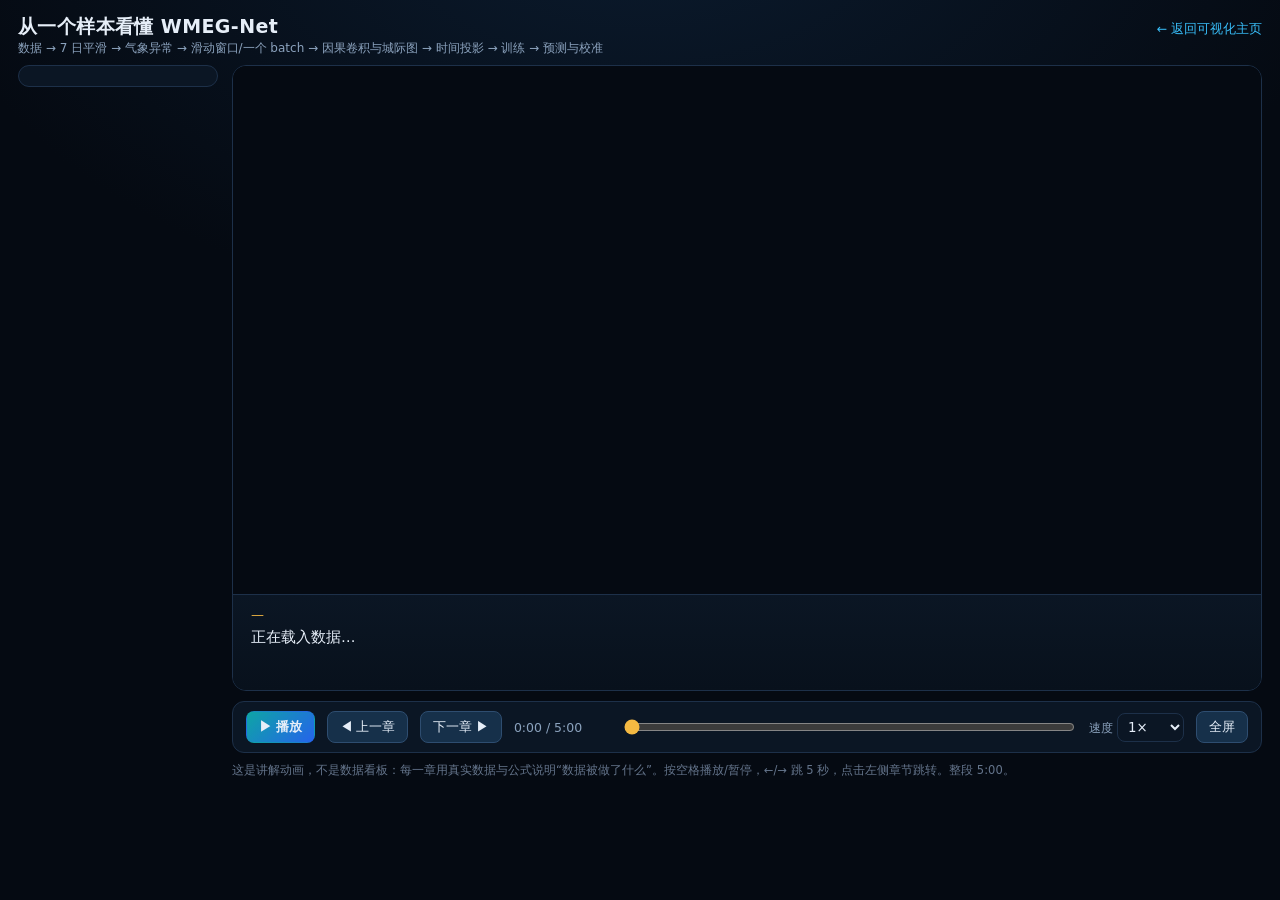
==== explain.html @ b2cfc1b3 "add explain.html" ====
<!DOCTYPE html>
<html lang="zh-CN">
<head>
<meta charset="utf-8"/>
<meta name="viewport" content="width=device-width, initial-scale=1"/>
<title>从一个样本看懂 WMEG-Net：数据 · 公式 · 学习</title>
<style>
  :root{--bg:#050a12;--panel:#0b1624;--line:#1d3049;--txt:#e6eef8;--muted:#8ba2bd;--gold:#f4b942;--cyan:#38bdf8;--red:#ff6b6b}
  *{box-sizing:border-box}
  html,body{margin:0;height:100%;background:radial-gradient(1200px 700px at 50% -10%,#0b1b2e 0%,var(--bg) 60%);color:var(--txt);font-family:"Segoe UI","Microsoft YaHei",system-ui,sans-serif}
  #app{max-width:1520px;margin:0 auto;padding:14px 18px 18px;min-height:100%}
  .top{display:flex;justify-content:space-between;align-items:baseline;gap:14px;flex-wrap:wrap;margin-bottom:8px}
  .top h1{font-size:19px;margin:0;letter-spacing:.4px}
  .top .sub{color:var(--muted);font-size:12px}
  .top a{color:var(--cyan);text-decoration:none;font-size:12.5px}
  .layout{display:grid;grid-template-columns:200px minmax(0,1fr);gap:14px;align-items:start}
  #chapters{background:var(--panel);border:1px solid var(--line);border-radius:12px;padding:10px;position:sticky;top:10px}
  #chapters .ch{padding:8px 10px;border-radius:8px;cursor:pointer;font-size:12.5px;color:var(--muted);line-height:1.4;margin-bottom:2px}
  #chapters .ch b{display:block;color:var(--txt);font-weight:600;font-size:13px}
  #chapters .ch.on{background:#14304a;color:#cfe3f7}
  #chapters .ch.on b{color:#fff}
  #chapters .ch span{font-size:10.5px;color:#64748b}
  .stage{background:#050a12;border:1px solid var(--line);border-radius:14px;overflow:hidden;position:relative}
  #cv{display:block;width:100%;height:auto;background:#050a12}
  #caption{background:linear-gradient(180deg,#0b1624,#08111c);border-top:1px solid var(--line);padding:12px 18px 14px;min-height:96px}
  #caption .ttl{font-size:13px;color:var(--gold);letter-spacing:.5px;margin-bottom:4px}
  #caption .txt{font-size:14.5px;line-height:1.6}
  #caption .fml{margin-top:6px;font-size:13.5px;color:#bfe3ff;font-family:"Cambria Math","Times New Roman",serif;letter-spacing:.3px}
  .bar{display:flex;align-items:center;gap:12px;flex-wrap:wrap;margin-top:10px;background:var(--panel);border:1px solid var(--line);border-radius:12px;padding:9px 13px}
  .bar button{background:#16304a;border:1px solid #2e4d70;color:var(--txt);border-radius:8px;padding:6px 12px;cursor:pointer;font-size:13px}
  .bar button:hover{background:#1d3f5f}
  .bar button.primary{background:linear-gradient(135deg,#0ea5a5,#2563eb);border-color:transparent;font-weight:600}
  .bar input[type=range]{flex:1;min-width:240px;accent-color:var(--gold)}
  .bar .time{font-variant-numeric:tabular-nums;color:var(--muted);font-size:12.5px;min-width:96px}
  .bar select{background:var(--panel);color:var(--txt);border:1px solid var(--line);border-radius:8px;padding:5px 6px;font-family:inherit}
  .hint{color:#64748b;font-size:11.5px;margin-top:8px;line-height:1.6}
  @media (max-width:900px){.layout{grid-template-columns:1fr}#chapters{position:static;display:flex;gap:4px;overflow:auto;flex-wrap:nowrap}#chapters .ch{flex:0 0 auto}b{}}
</style>
</head>
<body>
<div id="app">
  <div class="top">
    <div><h1>从一个样本看懂 WMEG-Net</h1><div class="sub">数据 → 7 日平滑 → 气象异常 → 滑动窗口/一个 batch → 因果卷积与城际图 → 时间投影 → 训练 → 预测与校准</div></div>
    <a href="index.html">← 返回可视化主页</a>
  </div>
  <div class="layout">
    <div id="chapters"></div>
    <div>
      <div class="stage"><canvas id="cv" width="1440" height="740"></canvas><div id="caption"><div class="ttl">—</div><div class="txt">正在载入数据…</div><div class="fml"></div></div></div>
      <div class="bar">
        <button id="play" class="primary">▶ 播放</button>
        <button id="prev">◀ 上一章</button>
        <button id="next">下一章 ▶</button>
        <span class="time" id="time">0:00 / 5:00</span>
        <input type="range" id="range" min="0" max="300" step="0.1" value="0"/>
        <label style="font-size:12px;color:var(--muted)">速度
          <select id="speed"><option value="0.5">0.5×</option><option value="1" selected>1×</option><option value="1.5">1.5×</option><option value="2">2×</option></select>
        </label>
        <button id="full">全屏</button>
      </div>
      <div class="hint">这是讲解动画，不是数据看板：每一章用真实数据与公式说明“数据被做了什么”。按空格播放/暂停，←/→ 跳 5 秒，点击左侧章节跳转。整段 5:00。</div>
    </div>
  </div>
</div>
<script src="assets/explain.js"></script>
</body>
</html>
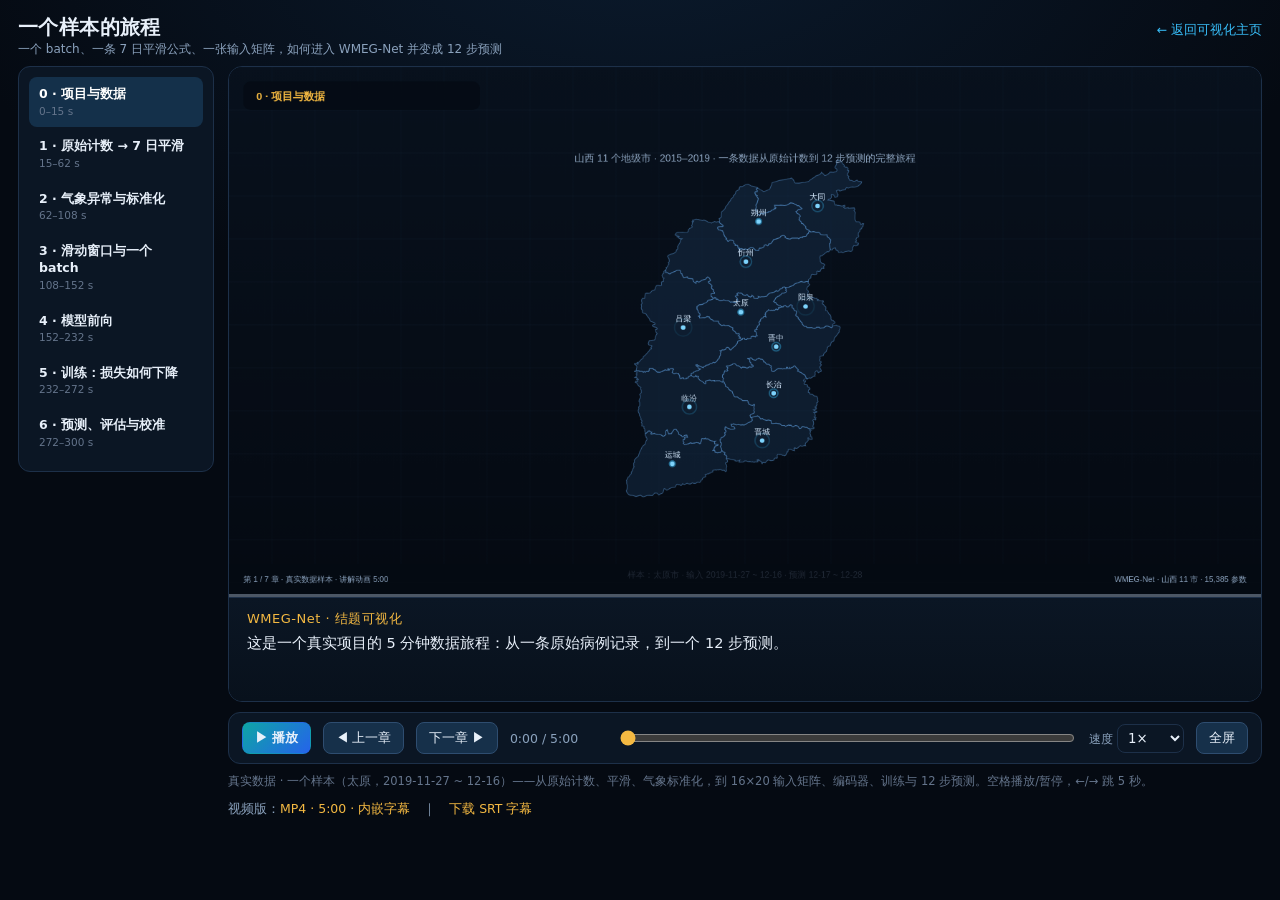
==== commit a85d2af8: "update explain.html" ====
--- a/explain.html
+++ b/explain.html
@@ -3,29 +3,37 @@
 <head>
 <meta charset="utf-8"/>
 <meta name="viewport" content="width=device-width, initial-scale=1"/>
-<title>从一个样本看懂 WMEG-Net：数据 · 公式 · 学习</title>
+<title>一个样本的旅程 · WMEG-Net 数据与学习过程</title>
+<link rel="stylesheet" href="assets/vendor/katex/katex.min.css"/>
 <style>
-  :root{--bg:#050a12;--panel:#0b1624;--line:#1d3049;--txt:#e6eef8;--muted:#8ba2bd;--gold:#f4b942;--cyan:#38bdf8;--red:#ff6b6b}
+  :root{--bg:#050a12;--panel:#0b1624;--line:#1d3049;--txt:#e8f0fa;--muted:#8ba2bd;--gold:#f4b942;--cyan:#38bdf8;--red:#ff6b6b}
   *{box-sizing:border-box}
   html,body{margin:0;height:100%;background:radial-gradient(1200px 700px at 50% -10%,#0b1b2e 0%,var(--bg) 60%);color:var(--txt);font-family:"Segoe UI","Microsoft YaHei",system-ui,sans-serif}
-  #app{max-width:1520px;margin:0 auto;padding:14px 18px 18px;min-height:100%}
+  #app{max-width:1560px;margin:0 auto;padding:14px 18px 18px;min-height:100%}
   .top{display:flex;justify-content:space-between;align-items:baseline;gap:14px;flex-wrap:wrap;margin-bottom:8px}
-  .top h1{font-size:19px;margin:0;letter-spacing:.4px}
+  .top h1{font-size:20px;margin:0;letter-spacing:.4px}
   .top .sub{color:var(--muted);font-size:12px}
   .top a{color:var(--cyan);text-decoration:none;font-size:12.5px}
-  .layout{display:grid;grid-template-columns:200px minmax(0,1fr);gap:14px;align-items:start}
+  .layout{display:grid;grid-template-columns:196px minmax(0,1fr);gap:14px;align-items:start}
   #chapters{background:var(--panel);border:1px solid var(--line);border-radius:12px;padding:10px;position:sticky;top:10px}
-  #chapters .ch{padding:8px 10px;border-radius:8px;cursor:pointer;font-size:12.5px;color:var(--muted);line-height:1.4;margin-bottom:2px}
-  #chapters .ch b{display:block;color:var(--txt);font-weight:600;font-size:13px}
-  #chapters .ch.on{background:#14304a;color:#cfe3f7}
+  #chapters .ch{padding:8px 10px;border-radius:8px;cursor:pointer;font-size:12px;color:var(--muted);line-height:1.4;margin-bottom:2px}
+  #chapters .ch b{display:block;color:var(--txt);font-weight:600;font-size:12.5px}
+  #chapters .ch.on{background:#14304a}
   #chapters .ch.on b{color:#fff}
   #chapters .ch span{font-size:10.5px;color:#64748b}
   .stage{background:#050a12;border:1px solid var(--line);border-radius:14px;overflow:hidden;position:relative}
-  #cv{display:block;width:100%;height:auto;background:#050a12}
-  #caption{background:linear-gradient(180deg,#0b1624,#08111c);border-top:1px solid var(--line);padding:12px 18px 14px;min-height:96px}
+  #cv{display:block;width:100%;height:auto}
+  #mathLayer{position:absolute;inset:0;pointer-events:none}
+  .mcard{position:absolute;background:rgba(7,15,26,0.74);border:1px solid rgba(56,189,248,.22);border-radius:10px;padding:8px 12px;color:#eaf2fb;box-shadow:0 10px 26px rgba(0,0,0,.35);white-space:nowrap}
+  .mcard .katex{font-size:19px}
+  .mcard.lg .katex{font-size:24px}
+  .mcard.gold{border-color:rgba(244,185,66,.4)}
+  .mcard.red{border-color:rgba(255,107,107,.45)}
+  #caption{background:linear-gradient(180deg,#0b1624,#08111c);border-top:1px solid var(--line);padding:12px 18px 14px;min-height:104px}
   #caption .ttl{font-size:13px;color:var(--gold);letter-spacing:.5px;margin-bottom:4px}
-  #caption .txt{font-size:14.5px;line-height:1.6}
-  #caption .fml{margin-top:6px;font-size:13.5px;color:#bfe3ff;font-family:"Cambria Math","Times New Roman",serif;letter-spacing:.3px}
+  #caption .txt{font-size:14.5px;line-height:1.6;max-width:1250px}
+  #caption .fml{margin-top:7px;color:#cfe6ff;overflow-x:auto}
+  #caption .fml .katex{font-size:16px}
   .bar{display:flex;align-items:center;gap:12px;flex-wrap:wrap;margin-top:10px;background:var(--panel);border:1px solid var(--line);border-radius:12px;padding:9px 13px}
   .bar button{background:#16304a;border:1px solid #2e4d70;color:var(--txt);border-radius:8px;padding:6px 12px;cursor:pointer;font-size:13px}
   .bar button:hover{background:#1d3f5f}
@@ -34,19 +42,33 @@
   .bar .time{font-variant-numeric:tabular-nums;color:var(--muted);font-size:12.5px;min-width:96px}
   .bar select{background:var(--panel);color:var(--txt);border:1px solid var(--line);border-radius:8px;padding:5px 6px;font-family:inherit}
   .hint{color:#64748b;font-size:11.5px;margin-top:8px;line-height:1.6}
-  @media (max-width:900px){.layout{grid-template-columns:1fr}#chapters{position:static;display:flex;gap:4px;overflow:auto;flex-wrap:nowrap}#chapters .ch{flex:0 0 auto}b{}}
+  .videoline{margin-top:10px;font-size:12.5px;color:var(--muted)}
+  .videoline a{color:var(--gold);text-decoration:none}
+  body.record{overflow:hidden;background:#050a12}
+  body.record .top, body.record #chapters, body.record .bar, body.record .hint, body.record .videoline{display:none !important}
+  body.record #app{max-width:none;padding:0}
+  body.record .layout{grid-template-columns:1fr;gap:0}
+  body.record .stage{border:none;border-radius:0}
+  body.record #caption{padding:14px 26px 16px;min-height:96px}
+  body.record #caption .txt{font-size:17px}
+  body.record #caption .fml .katex{font-size:17px}
+  @media (max-width:900px){.layout{grid-template-columns:1fr}#chapters{position:static;display:flex;gap:4px;overflow:auto;flex-wrap:nowrap}#chapters .ch{flex:0 0 auto}}
 </style>
 </head>
 <body>
 <div id="app">
   <div class="top">
-    <div><h1>从一个样本看懂 WMEG-Net</h1><div class="sub">数据 → 7 日平滑 → 气象异常 → 滑动窗口/一个 batch → 因果卷积与城际图 → 时间投影 → 训练 → 预测与校准</div></div>
+    <div><h1>一个样本的旅程</h1><div class="sub">一个 batch、一条 7 日平滑公式、一张输入矩阵，如何进入 WMEG-Net 并变成 12 步预测</div></div>
     <a href="index.html">← 返回可视化主页</a>
   </div>
   <div class="layout">
     <div id="chapters"></div>
     <div>
-      <div class="stage"><canvas id="cv" width="1440" height="740"></canvas><div id="caption"><div class="ttl">—</div><div class="txt">正在载入数据…</div><div class="fml"></div></div></div>
+      <div class="stage">
+        <canvas id="cv" width="1440" height="740"></canvas>
+        <div id="mathLayer"></div>
+        <div id="caption"><div class="ttl">—</div><div class="txt">正在载入数据…</div><div class="fml"></div></div>
+      </div>
       <div class="bar">
         <button id="play" class="primary">▶ 播放</button>
         <button id="prev">◀ 上一章</button>
@@ -58,10 +80,12 @@
         </label>
         <button id="full">全屏</button>
       </div>
-      <div class="hint">这是讲解动画，不是数据看板：每一章用真实数据与公式说明“数据被做了什么”。按空格播放/暂停，←/→ 跳 5 秒，点击左侧章节跳转。整段 5:00。</div>
+      <div class="hint">真实数据 · 一个样本（太原，2019-11-27 ~ 12-16）——从原始计数、平滑、气象标准化，到 16×20 输入矩阵、编码器、训练与 12 步预测。空格播放/暂停，←/→ 跳 5 秒。</div>
+      <div class="videoline">视频版：<a href="video/wmeg_explainer_5min.mp4" download>MP4 · 5:00 · 内嵌字幕</a>　｜　<a href="video/wmeg_explainer_5min.srt" download>下载 SRT 字幕</a></div>
     </div>
   </div>
 </div>
+<script src="assets/vendor/katex/katex.min.js"></script>
 <script src="assets/explain.js"></script>
 </body>
 </html>
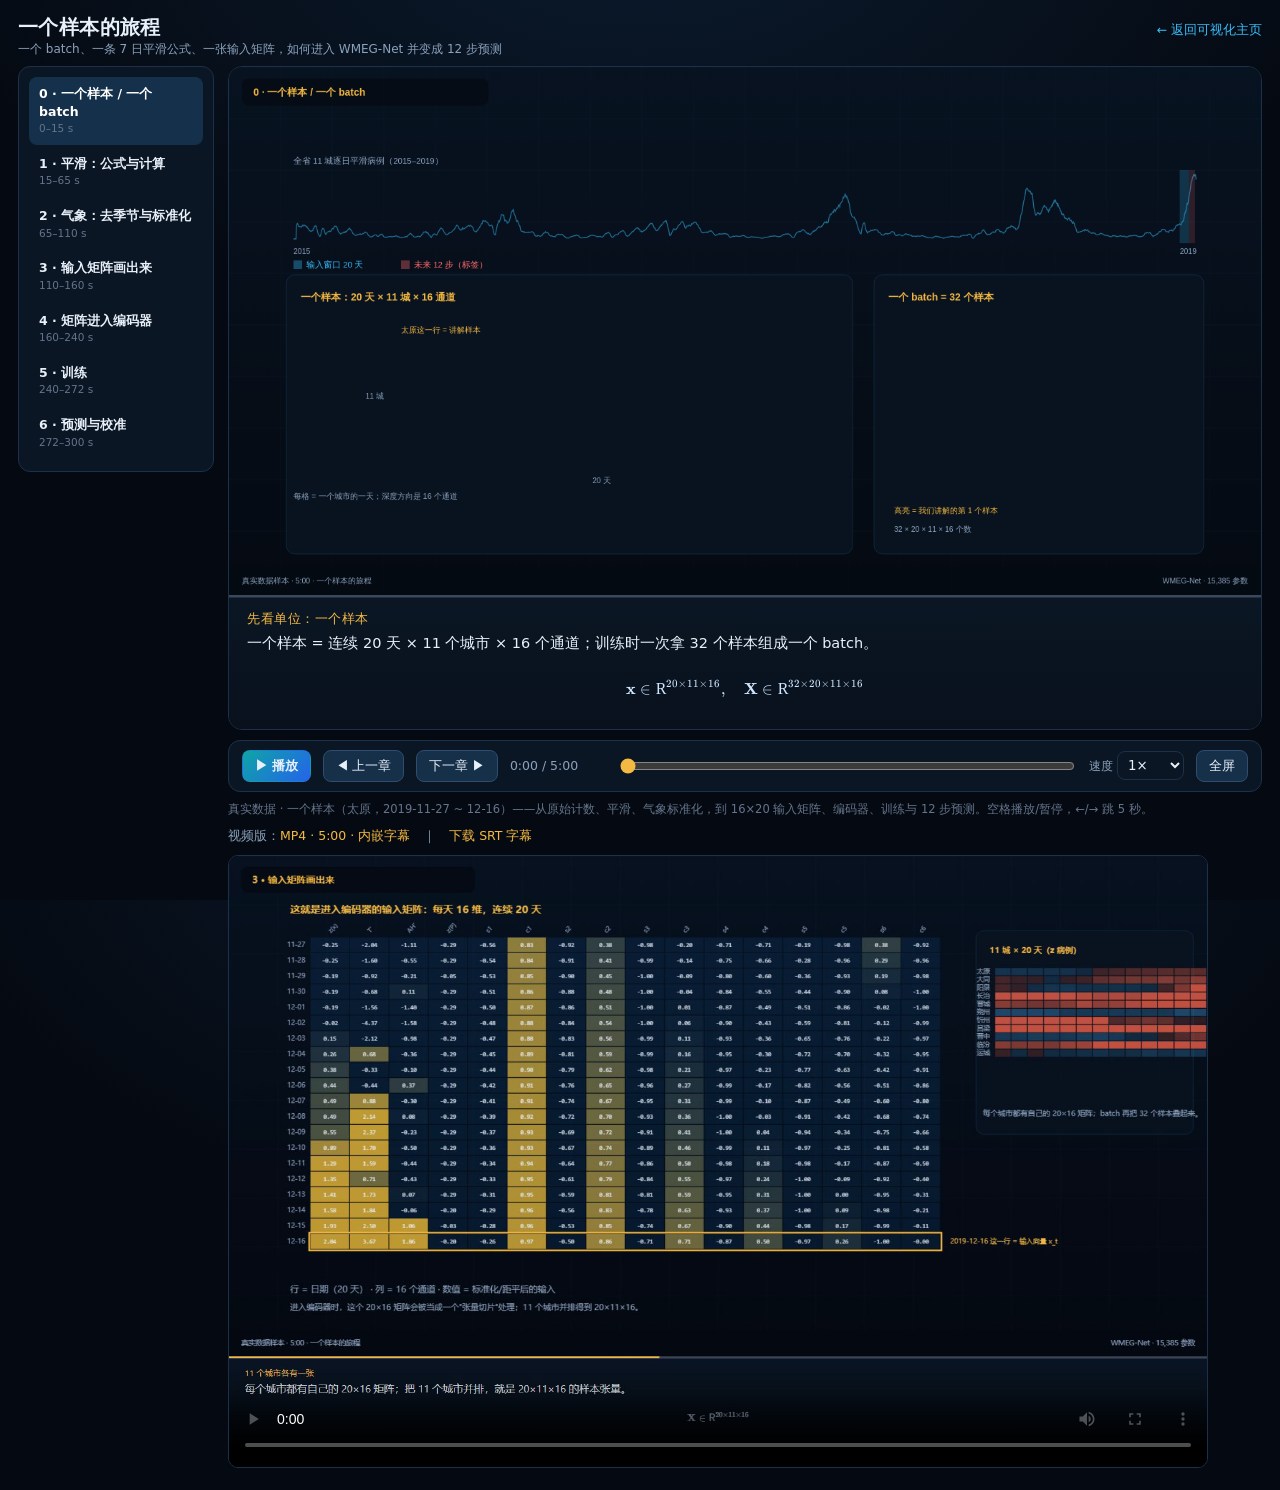
==== commit c7ce308f: "add video player" ====
--- a/explain.html
+++ b/explain.html
@@ -52,6 +52,7 @@
   body.record #caption{padding:14px 26px 16px;min-height:96px}
   body.record #caption .txt{font-size:17px}
   body.record #caption .fml .katex{font-size:17px}
+  body.record #mp4{display:none !important}
   @media (max-width:900px){.layout{grid-template-columns:1fr}#chapters{position:static;display:flex;gap:4px;overflow:auto;flex-wrap:nowrap}#chapters .ch{flex:0 0 auto}}
 </style>
 </head>
@@ -82,6 +83,7 @@
       </div>
       <div class="hint">真实数据 · 一个样本（太原，2019-11-27 ~ 12-16）——从原始计数、平滑、气象标准化，到 16×20 输入矩阵、编码器、训练与 12 步预测。空格播放/暂停，←/→ 跳 5 秒。</div>
       <div class="videoline">视频版：<a href="video/wmeg_explainer_5min.mp4" download>MP4 · 5:00 · 内嵌字幕</a>　｜　<a href="video/wmeg_explainer_5min.srt" download>下载 SRT 字幕</a></div>
+      <div style="margin-top:10px"><video id="mp4" controls preload="metadata" poster="preview/10_学习动画.png" style="width:100%;max-width:980px;border-radius:10px;background:#000;border:1px solid var(--line)" src="video/wmeg_explainer_5min.mp4"></video></div>
     </div>
   </div>
 </div>
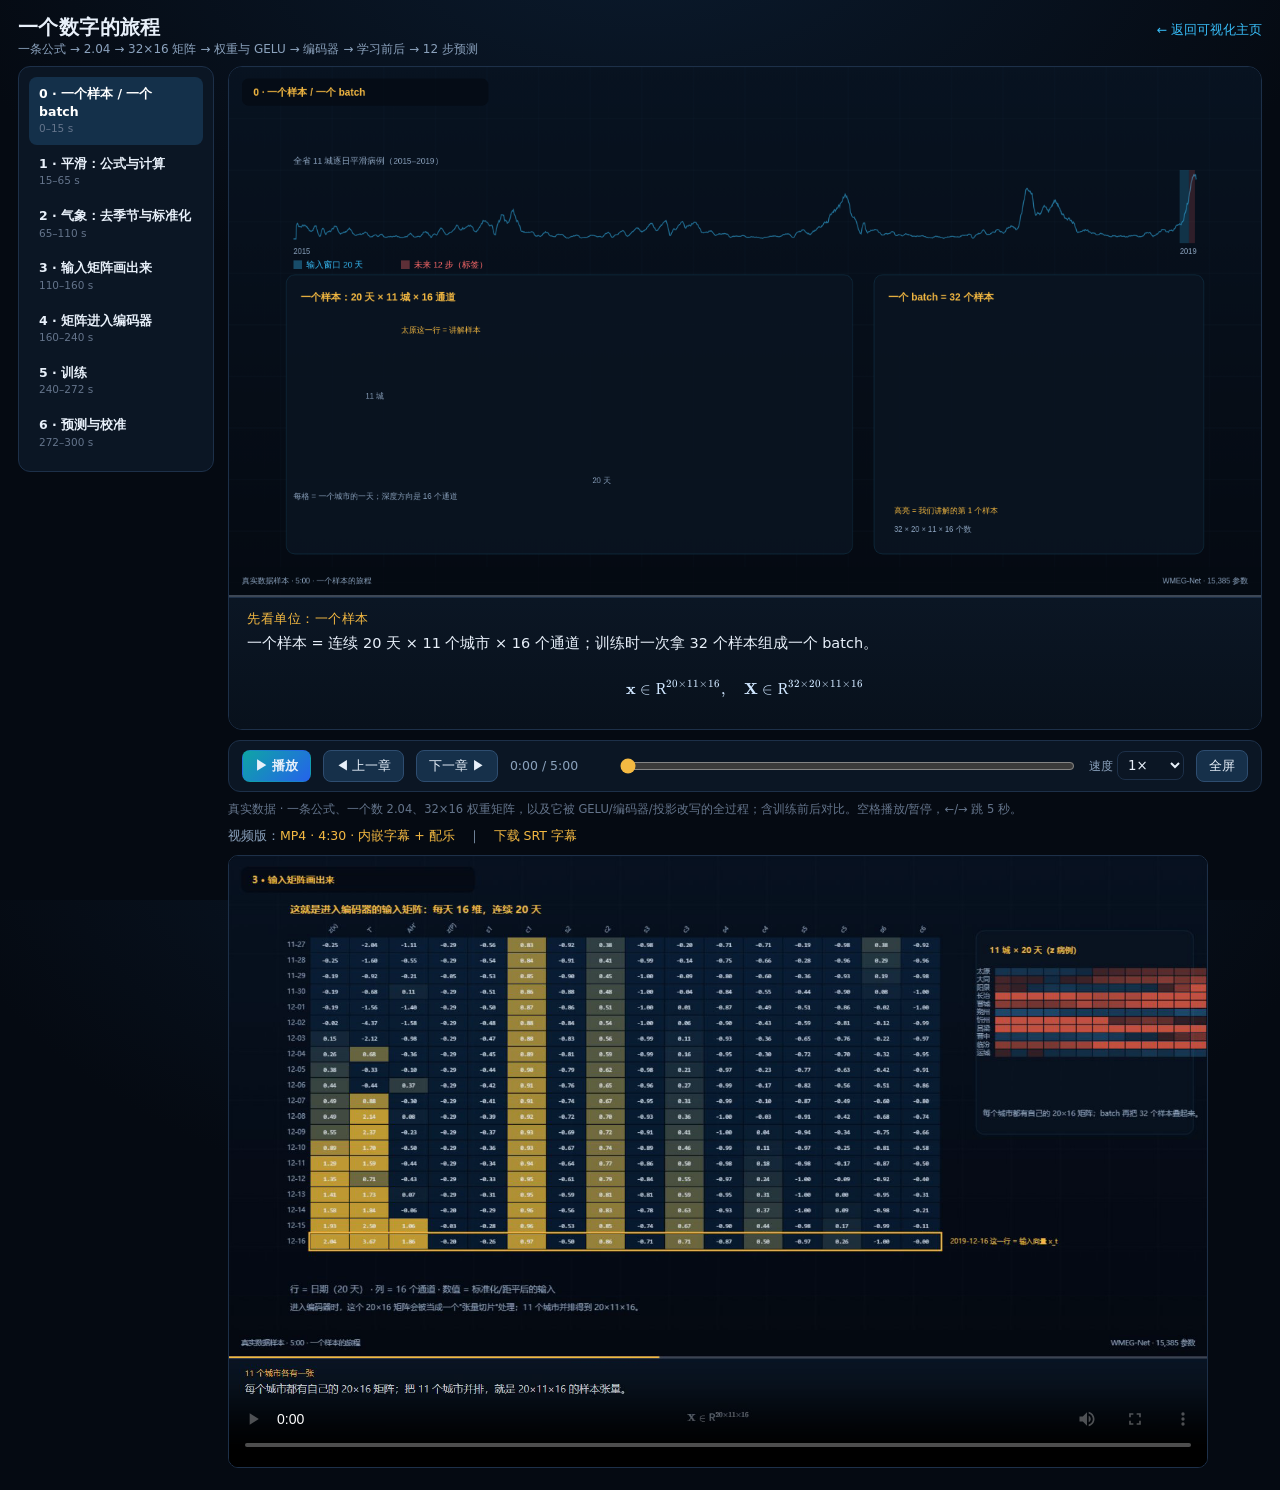
==== commit 2adbfaa0: "update explain.html" ====
--- a/explain.html
+++ b/explain.html
@@ -3,7 +3,7 @@
 <head>
 <meta charset="utf-8"/>
 <meta name="viewport" content="width=device-width, initial-scale=1"/>
-<title>一个样本的旅程 · WMEG-Net 数据与学习过程</title>
+<title>一个数字的旅程 · WMEG-Net 数据与学习过程</title>
 <link rel="stylesheet" href="assets/vendor/katex/katex.min.css"/>
 <style>
   :root{--bg:#050a12;--panel:#0b1624;--line:#1d3049;--txt:#e8f0fa;--muted:#8ba2bd;--gold:#f4b942;--cyan:#38bdf8;--red:#ff6b6b}
@@ -59,7 +59,7 @@
 <body>
 <div id="app">
   <div class="top">
-    <div><h1>一个样本的旅程</h1><div class="sub">一个 batch、一条 7 日平滑公式、一张输入矩阵，如何进入 WMEG-Net 并变成 12 步预测</div></div>
+    <div><h1>一个数字的旅程</h1><div class="sub">一条公式 → 2.04 → 32×16 矩阵 → 权重与 GELU → 编码器 → 学习前后 → 12 步预测</div></div>
     <a href="index.html">← 返回可视化主页</a>
   </div>
   <div class="layout">
@@ -74,16 +74,16 @@
         <button id="play" class="primary">▶ 播放</button>
         <button id="prev">◀ 上一章</button>
         <button id="next">下一章 ▶</button>
-        <span class="time" id="time">0:00 / 5:00</span>
-        <input type="range" id="range" min="0" max="300" step="0.1" value="0"/>
+        <span class="time" id="time">0:00 / 4:30</span>
+        <input type="range" id="range" min="0" max="270" step="0.1" value="0"/>
         <label style="font-size:12px;color:var(--muted)">速度
           <select id="speed"><option value="0.5">0.5×</option><option value="1" selected>1×</option><option value="1.5">1.5×</option><option value="2">2×</option></select>
         </label>
         <button id="full">全屏</button>
       </div>
-      <div class="hint">真实数据 · 一个样本（太原，2019-11-27 ~ 12-16）——从原始计数、平滑、气象标准化，到 16×20 输入矩阵、编码器、训练与 12 步预测。空格播放/暂停，←/→ 跳 5 秒。</div>
-      <div class="videoline">视频版：<a href="video/wmeg_explainer_5min.mp4" download>MP4 · 5:00 · 内嵌字幕</a>　｜　<a href="video/wmeg_explainer_5min.srt" download>下载 SRT 字幕</a></div>
-      <div style="margin-top:10px"><video id="mp4" controls preload="metadata" poster="preview/10_学习动画.png" style="width:100%;max-width:980px;border-radius:10px;background:#000;border:1px solid var(--line)" src="video/wmeg_explainer_5min.mp4"></video></div>
+      <div class="hint">真实数据 · 一条公式、一个数 2.04、32×16 权重矩阵，以及它被 GELU/编码器/投影改写的全过程；含训练前后对比。空格播放/暂停，←/→ 跳 5 秒。</div>
+      <div class="videoline">视频版：<a href="video/wmeg_explainer_4min30.mp4" download>MP4 · 4:30 · 内嵌字幕 + 配乐</a>　｜　<a href="video/wmeg_explainer_4min30.srt" download>下载 SRT 字幕</a></div>
+      <div style="margin-top:10px"><video id="mp4" controls preload="metadata" poster="preview/10_学习动画.png" style="width:100%;max-width:980px;border-radius:10px;background:#000;border:1px solid var(--line)" src="video/wmeg_explainer_4min30.mp4"></video></div>
     </div>
   </div>
 </div>
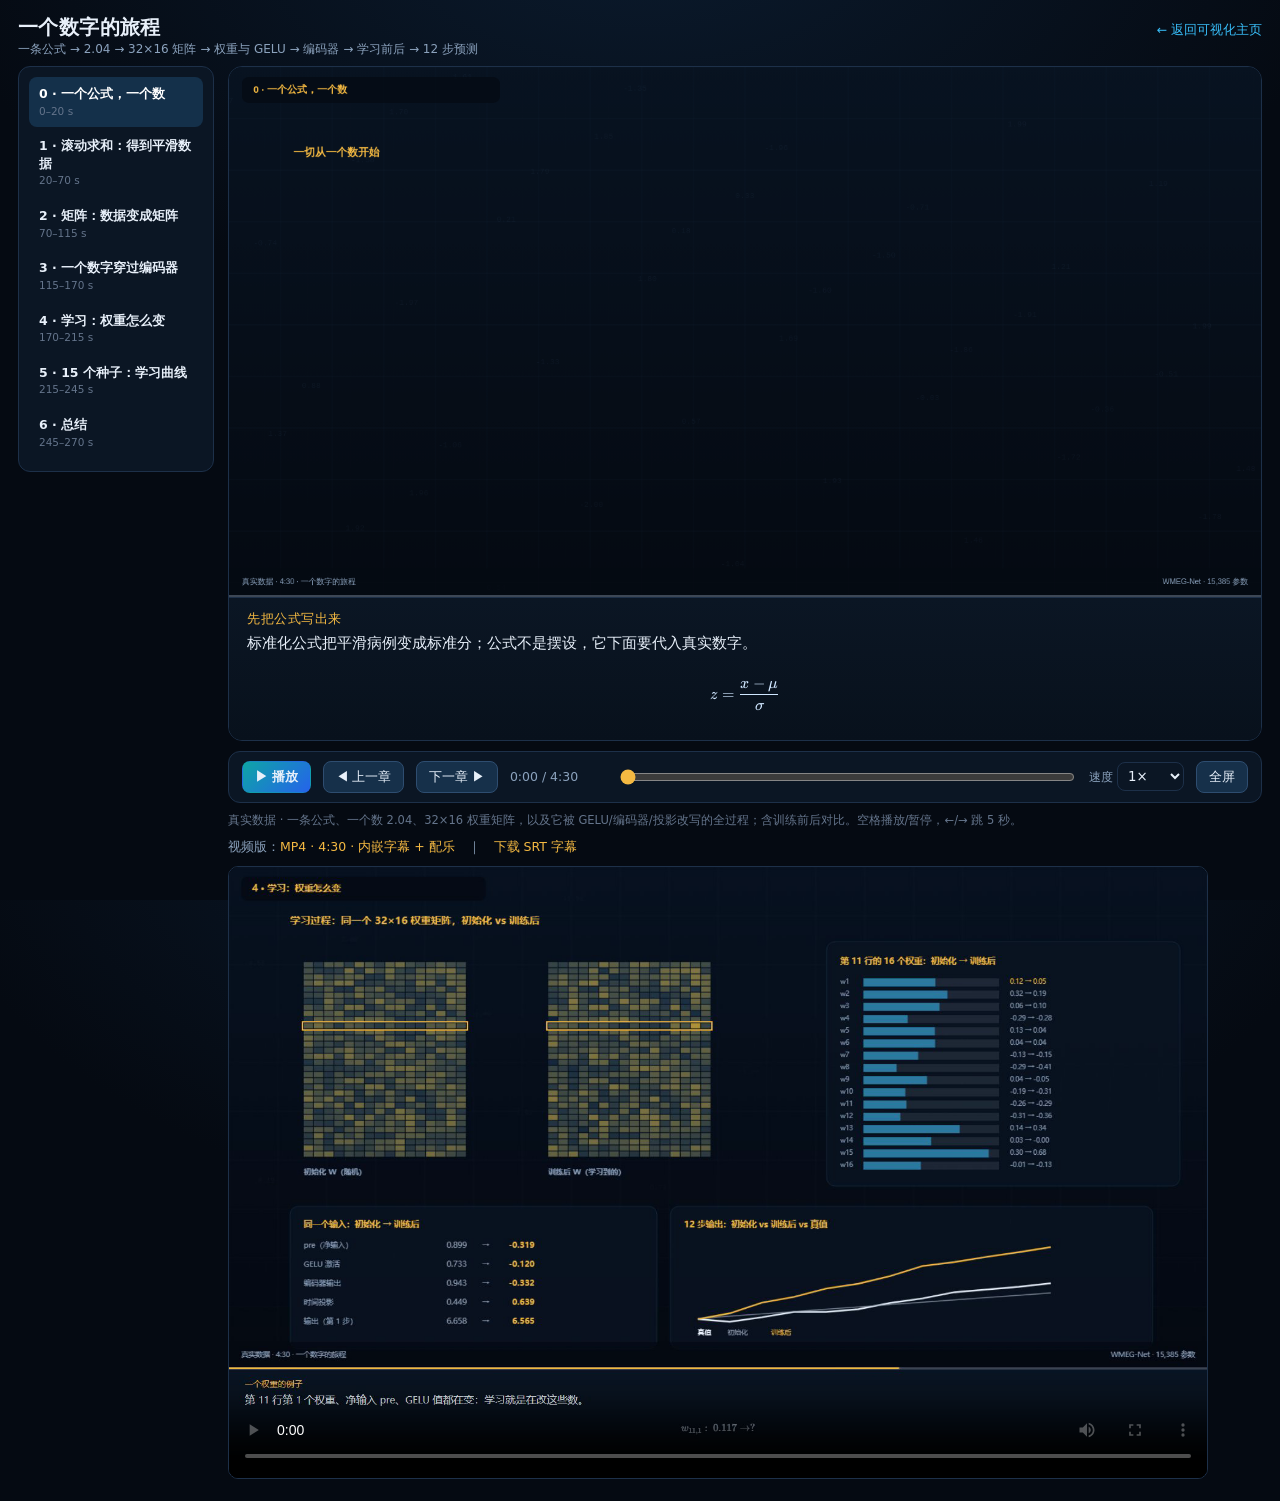
==== commit a28ae1cf: "bust poster cache" ====
--- a/explain.html
+++ b/explain.html
@@ -83,7 +83,7 @@
       </div>
       <div class="hint">真实数据 · 一条公式、一个数 2.04、32×16 权重矩阵，以及它被 GELU/编码器/投影改写的全过程；含训练前后对比。空格播放/暂停，←/→ 跳 5 秒。</div>
       <div class="videoline">视频版：<a href="video/wmeg_explainer_4min30.mp4" download>MP4 · 4:30 · 内嵌字幕 + 配乐</a>　｜　<a href="video/wmeg_explainer_4min30.srt" download>下载 SRT 字幕</a></div>
-      <div style="margin-top:10px"><video id="mp4" controls preload="metadata" poster="preview/10_学习动画.png" style="width:100%;max-width:980px;border-radius:10px;background:#000;border:1px solid var(--line)" src="video/wmeg_explainer_4min30.mp4"></video></div>
+      <div style="margin-top:10px"><video id="mp4" controls preload="metadata" poster="preview/10_学习动画.png?v=2" style="width:100%;max-width:980px;border-radius:10px;background:#000;border:1px solid var(--line)" src="video/wmeg_explainer_4min30.mp4"></video></div>
     </div>
   </div>
 </div>
